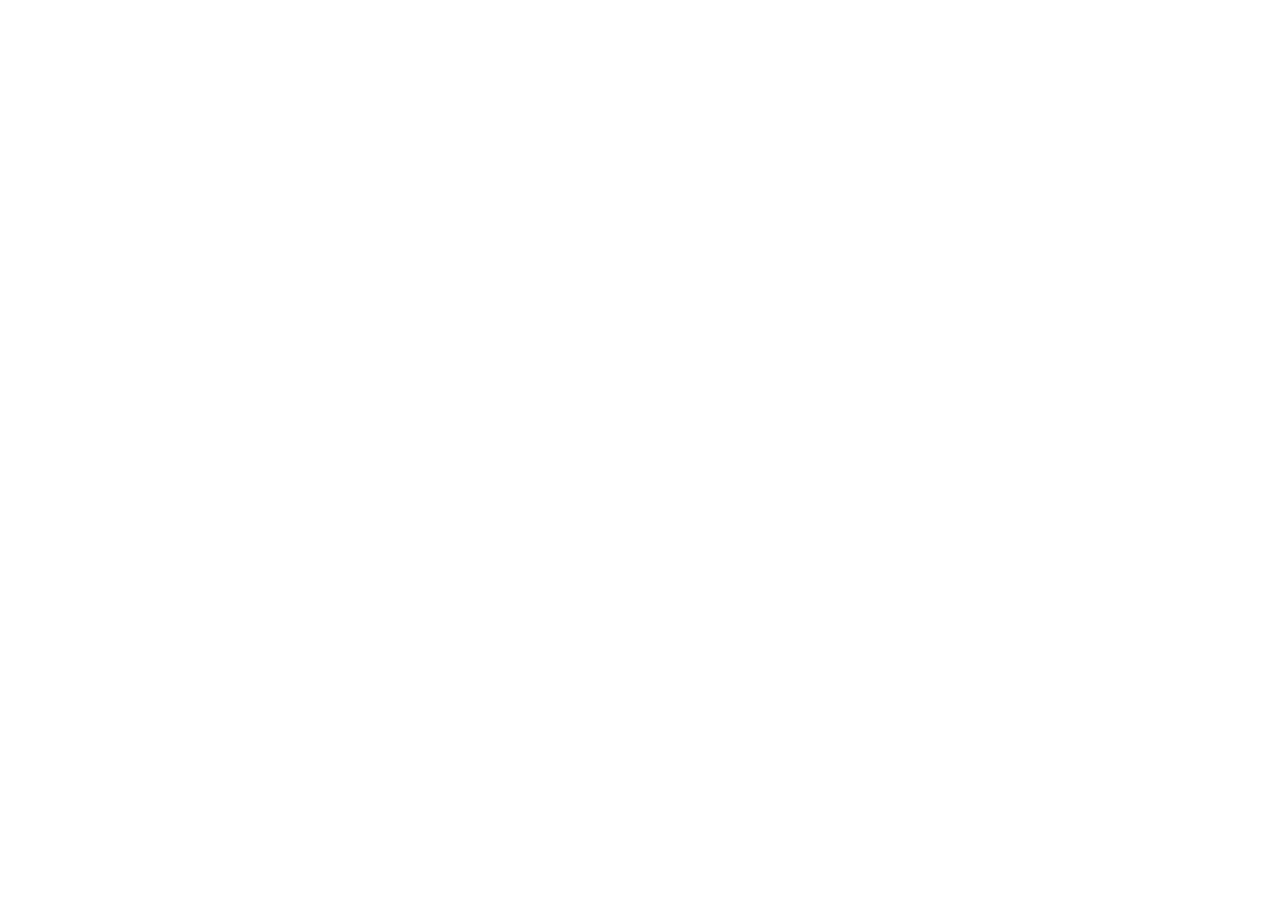
==== index.html @ f2e2b86a "first commit" ====
<!doctype html>
<html lang="en">
  <head>
    <meta charset="UTF-8" />
    <link rel="icon" type="image/svg+xml" href="/ascent_airways/assets/logo-BUTTyx0W.png" />
    <meta name="viewport" content="width=device-width, initial-scale=1.0" />
    <title>Ascent Airways — Air Cargo & Freight Logistics</title>
    <meta name="description" content="Global air cargo logistics — express freight, dangerous goods, perishables, oversized cargo, and more across 193+ countries." />
    <meta property="og:title" content="Ascent Airways — Air Cargo & Freight Logistics" />
    <meta property="og:description" content="Ascent Airways is connecting the world with speed and reliability." />
    <meta property="og:type" content="website" />
  <script type="module" crossorigin src="/ascent_airways/assets/index-Lrq1Ly02.js"></script>
  <link rel="stylesheet" crossorigin href="/ascent_airways/assets/index-MZicVaGu.css">
</head>
  <body>
    <div id="root"></div>
  </body>
</html>
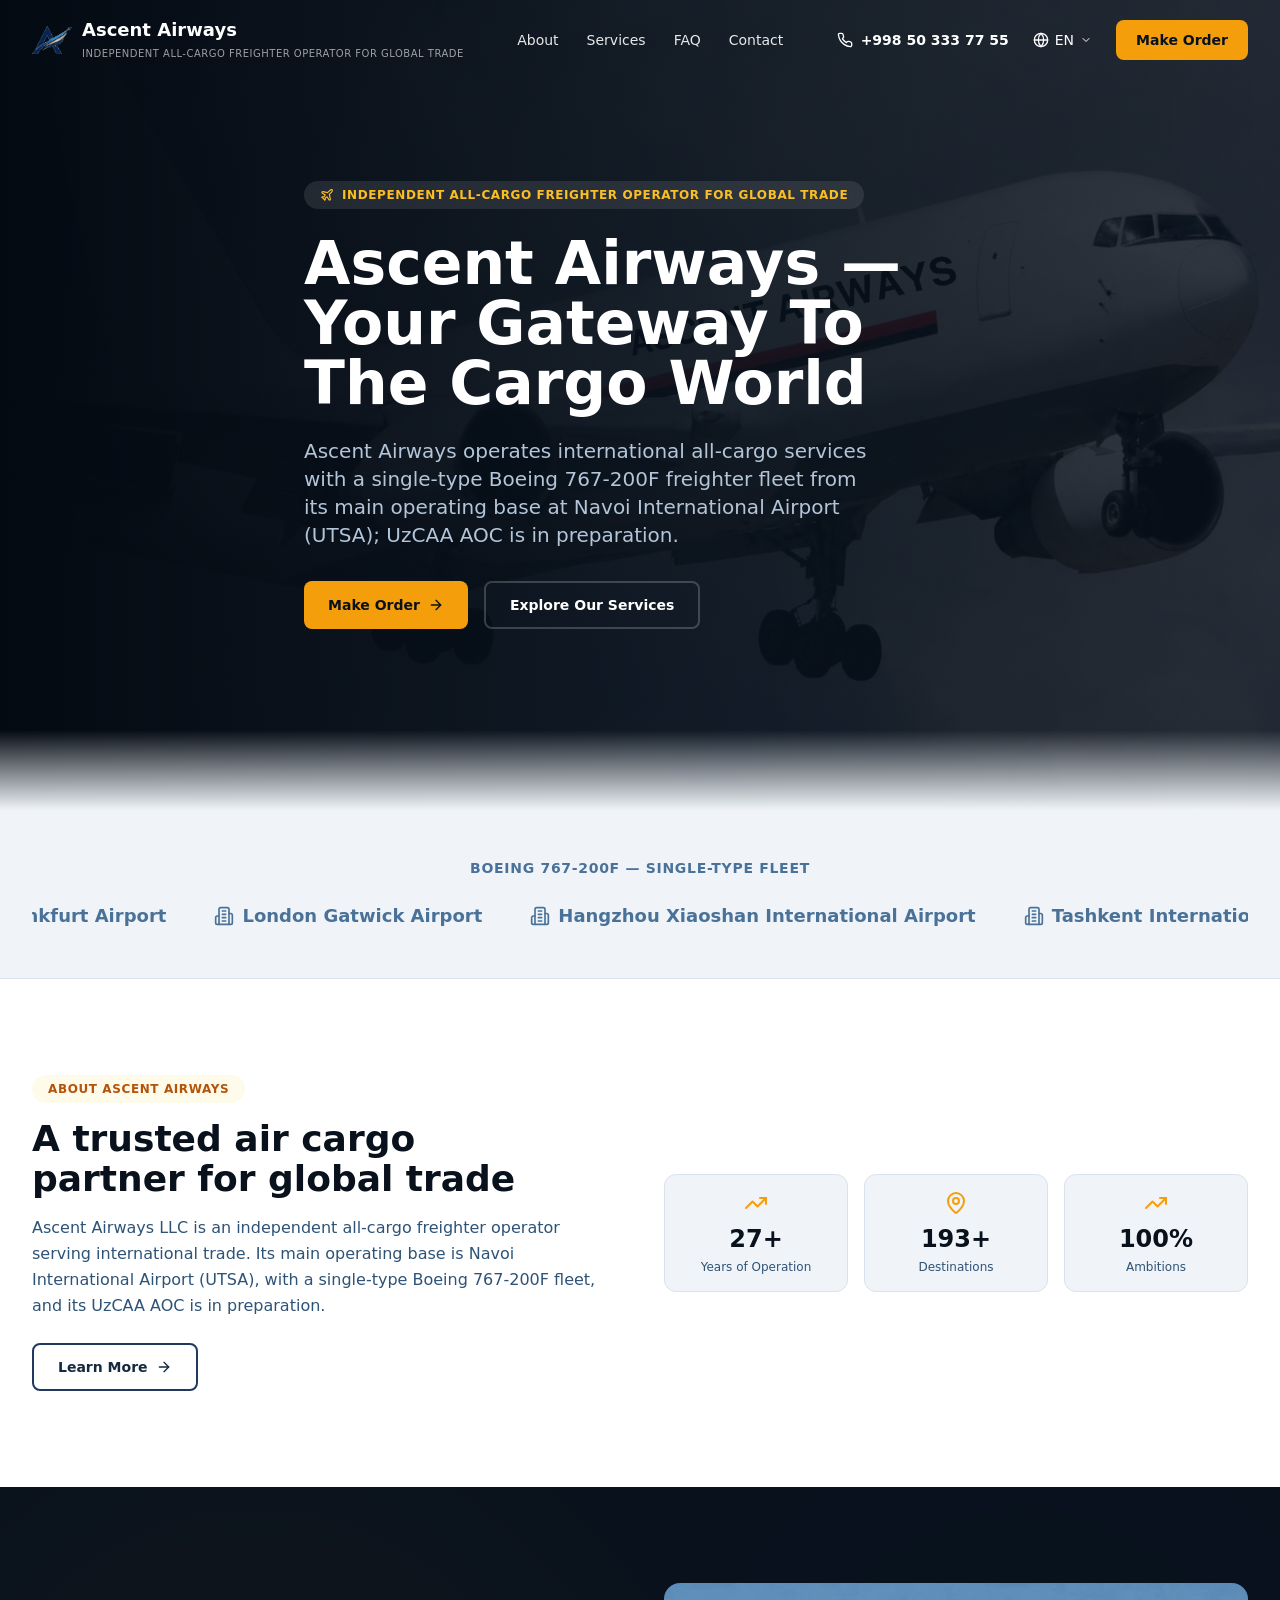
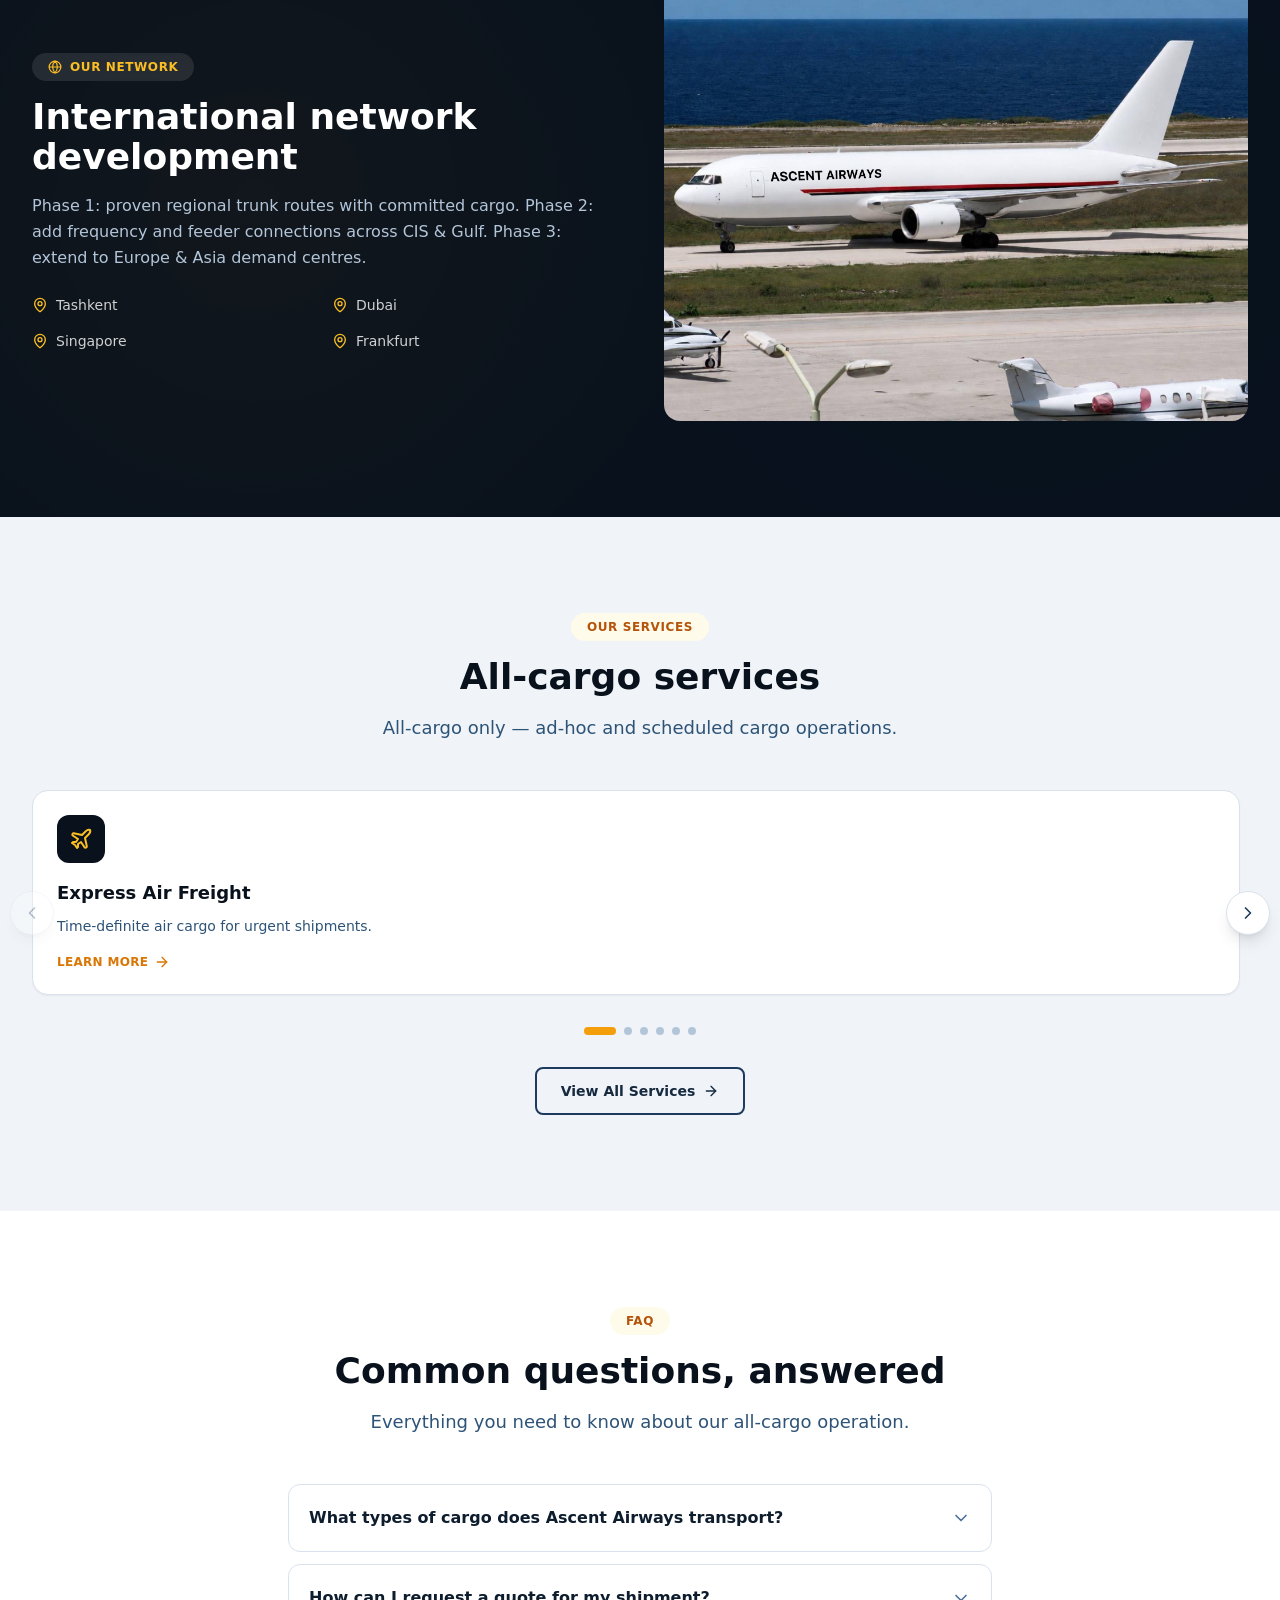
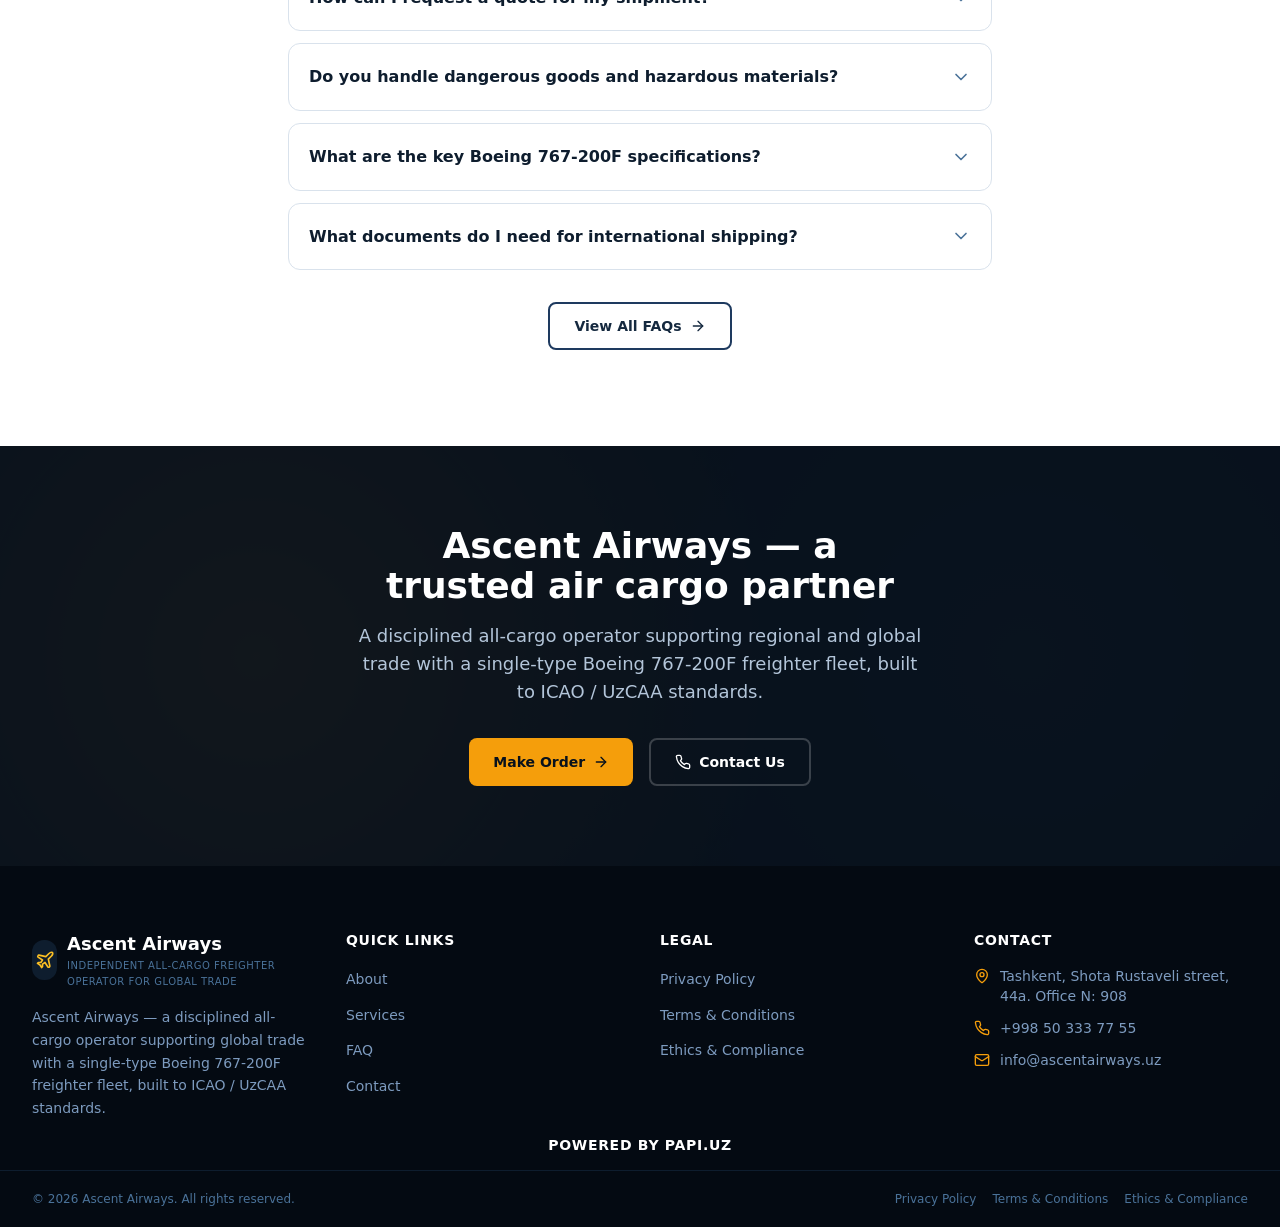
==== commit 4c7ec590: "first commit" ====
--- a/index.html
+++ b/index.html
@@ -2,15 +2,15 @@
 <html lang="en">
   <head>
     <meta charset="UTF-8" />
-    <link rel="icon" type="image/svg+xml" href="/ascent_airways/assets/logo-BUTTyx0W.png" />
+    <link rel="icon" type="image/svg+xml" href="/assets/logo-BUTTyx0W.png" />
     <meta name="viewport" content="width=device-width, initial-scale=1.0" />
     <title>Ascent Airways — Air Cargo & Freight Logistics</title>
     <meta name="description" content="Global air cargo logistics — express freight, dangerous goods, perishables, oversized cargo, and more across 193+ countries." />
     <meta property="og:title" content="Ascent Airways — Air Cargo & Freight Logistics" />
     <meta property="og:description" content="Ascent Airways is connecting the world with speed and reliability." />
     <meta property="og:type" content="website" />
-  <script type="module" crossorigin src="/ascent_airways/assets/index-Lrq1Ly02.js"></script>
-  <link rel="stylesheet" crossorigin href="/ascent_airways/assets/index-MZicVaGu.css">
+  <script type="module" crossorigin src="/assets/index-Cb1xE_0U.js"></script>
+  <link rel="stylesheet" crossorigin href="/assets/index-MZicVaGu.css">
 </head>
   <body>
     <div id="root"></div>
--- a/assets/index-MZicVaGu.css
+++ b/assets/index-MZicVaGu.css
@@ -0,0 +1 @@
+@import"https://fonts.googleapis.com/css2?family=Inter:wght@300;400;500;600;700&family=Plus+Jakarta+Sans:wght@500;600;700;800&display=swap";*,:before,:after{--tw-border-spacing-x: 0;--tw-border-spacing-y: 0;--tw-translate-x: 0;--tw-translate-y: 0;--tw-rotate: 0;--tw-skew-x: 0;--tw-skew-y: 0;--tw-scale-x: 1;--tw-scale-y: 1;--tw-pan-x: ;--tw-pan-y: ;--tw-pinch-zoom: ;--tw-scroll-snap-strictness: proximity;--tw-gradient-from-position: ;--tw-gradient-via-position: ;--tw-gradient-to-position: ;--tw-ordinal: ;--tw-slashed-zero: ;--tw-numeric-figure: ;--tw-numeric-spacing: ;--tw-numeric-fraction: ;--tw-ring-inset: ;--tw-ring-offset-width: 0px;--tw-ring-offset-color: #fff;--tw-ring-color: rgb(59 130 246 / .5);--tw-ring-offset-shadow: 0 0 #0000;--tw-ring-shadow: 0 0 #0000;--tw-shadow: 0 0 #0000;--tw-shadow-colored: 0 0 #0000;--tw-blur: ;--tw-brightness: ;--tw-contrast: ;--tw-grayscale: ;--tw-hue-rotate: ;--tw-invert: ;--tw-saturate: ;--tw-sepia: ;--tw-drop-shadow: ;--tw-backdrop-blur: ;--tw-backdrop-brightness: ;--tw-backdrop-contrast: ;--tw-backdrop-grayscale: ;--tw-backdrop-hue-rotate: ;--tw-backdrop-invert: ;--tw-backdrop-opacity: ;--tw-backdrop-saturate: ;--tw-backdrop-sepia: ;--tw-contain-size: ;--tw-contain-layout: ;--tw-contain-paint: ;--tw-contain-style: }::backdrop{--tw-border-spacing-x: 0;--tw-border-spacing-y: 0;--tw-translate-x: 0;--tw-translate-y: 0;--tw-rotate: 0;--tw-skew-x: 0;--tw-skew-y: 0;--tw-scale-x: 1;--tw-scale-y: 1;--tw-pan-x: ;--tw-pan-y: ;--tw-pinch-zoom: ;--tw-scroll-snap-strictness: proximity;--tw-gradient-from-position: ;--tw-gradient-via-position: ;--tw-gradient-to-position: ;--tw-ordinal: ;--tw-slashed-zero: ;--tw-numeric-figure: ;--tw-numeric-spacing: ;--tw-numeric-fraction: ;--tw-ring-inset: ;--tw-ring-offset-width: 0px;--tw-ring-offset-color: #fff;--tw-ring-color: rgb(59 130 246 / .5);--tw-ring-offset-shadow: 0 0 #0000;--tw-ring-shadow: 0 0 #0000;--tw-shadow: 0 0 #0000;--tw-shadow-colored: 0 0 #0000;--tw-blur: ;--tw-brightness: ;--tw-contrast: ;--tw-grayscale: ;--tw-hue-rotate: ;--tw-invert: ;--tw-saturate: ;--tw-sepia: ;--tw-drop-shadow: ;--tw-backdrop-blur: ;--tw-backdrop-brightness: ;--tw-backdrop-contrast: ;--tw-backdrop-grayscale: ;--tw-backdrop-hue-rotate: ;--tw-backdrop-invert: ;--tw-backdrop-opacity: ;--tw-backdrop-saturate: ;--tw-backdrop-sepia: ;--tw-contain-size: ;--tw-contain-layout: ;--tw-contain-paint: ;--tw-contain-style: }*,:before,:after{box-sizing:border-box;border-width:0;border-style:solid;border-color:#e5e7eb}:before,:after{--tw-content: ""}html,:host{line-height:1.5;-webkit-text-size-adjust:100%;-moz-tab-size:4;-o-tab-size:4;tab-size:4;font-family:Inter,system-ui,-apple-system,sans-serif;font-feature-settings:normal;font-variation-settings:normal;-webkit-tap-highlight-color:transparent}body{margin:0;line-height:inherit}hr{height:0;color:inherit;border-top-width:1px}abbr:where([title]){-webkit-text-decoration:underline dotted;text-decoration:underline dotted}h1,h2,h3,h4,h5,h6{font-size:inherit;font-weight:inherit}a{color:inherit;text-decoration:inherit}b,strong{font-weight:bolder}code,kbd,samp,pre{font-family:ui-monospace,SFMono-Regular,Menlo,Monaco,Consolas,Liberation Mono,Courier New,monospace;font-feature-settings:normal;font-variation-settings:normal;font-size:1em}small{font-size:80%}sub,sup{font-size:75%;line-height:0;position:relative;vertical-align:baseline}sub{bottom:-.25em}sup{top:-.5em}table{text-indent:0;border-color:inherit;border-collapse:collapse}button,input,optgroup,select,textarea{font-family:inherit;font-feature-settings:inherit;font-variation-settings:inherit;font-size:100%;font-weight:inherit;line-height:inherit;letter-spacing:inherit;color:inherit;margin:0;padding:0}button,select{text-transform:none}button,input:where([type=button]),input:where([type=reset]),input:where([type=submit]){-webkit-appearance:button;background-color:transparent;background-image:none}:-moz-focusring{outline:auto}:-moz-ui-invalid{box-shadow:none}progress{vertical-align:baseline}::-webkit-inner-spin-button,::-webkit-outer-spin-button{height:auto}[type=search]{-webkit-appearance:textfield;outline-offset:-2px}::-webkit-search-decoration{-webkit-appearance:none}::-webkit-file-upload-button{-webkit-appearance:button;font:inherit}summary{display:list-item}blockquote,dl,dd,h1,h2,h3,h4,h5,h6,hr,figure,p,pre{margin:0}fieldset{margin:0;padding:0}legend{padding:0}ol,ul,menu{list-style:none;margin:0;padding:0}dialog{padding:0}textarea{resize:vertical}input::-moz-placeholder,textarea::-moz-placeholder{opacity:1;color:#9ca3af}input::placeholder,textarea::placeholder{opacity:1;color:#9ca3af}button,[role=button]{cursor:pointer}:disabled{cursor:default}img,svg,video,canvas,audio,iframe,embed,object{display:block;vertical-align:middle}img,video{max-width:100%;height:auto}[hidden]:where(:not([hidden=until-found])){display:none}html{scroll-behavior:smooth}body{--tw-bg-opacity: 1;background-color:rgb(240 244 248 / var(--tw-bg-opacity, 1));font-family:Inter,system-ui,-apple-system,sans-serif;--tw-text-opacity: 1;color:rgb(8 17 28 / var(--tw-text-opacity, 1));-webkit-font-smoothing:antialiased;-moz-osx-font-smoothing:grayscale;line-height:1.6}h1,h2,h3,h4,h5,h6{font-family:Plus Jakarta Sans,Inter,system-ui,sans-serif}::-moz-selection{--tw-bg-opacity: 1;background-color:rgb(251 191 36 / var(--tw-bg-opacity, 1));--tw-text-opacity: 1;color:rgb(8 17 28 / var(--tw-text-opacity, 1))}::selection{--tw-bg-opacity: 1;background-color:rgb(251 191 36 / var(--tw-bg-opacity, 1));--tw-text-opacity: 1;color:rgb(8 17 28 / var(--tw-text-opacity, 1))}.\!container{width:100%!important}.container{width:100%}@media(min-width:640px){.\!container{max-width:640px!important}.container{max-width:640px}}@media(min-width:768px){.\!container{max-width:768px!important}.container{max-width:768px}}@media(min-width:1024px){.\!container{max-width:1024px!important}.container{max-width:1024px}}@media(min-width:1280px){.\!container{max-width:1280px!important}.container{max-width:1280px}}@media(min-width:1536px){.\!container{max-width:1536px!important}.container{max-width:1536px}}.container-mx{padding-left:1rem;padding-right:1rem}@media(min-width:640px){.container-mx{padding-left:1.5rem;padding-right:1.5rem}}@media(min-width:1024px){.container-mx{padding-left:2rem;padding-right:2rem}}.container-mx{margin-left:auto;margin-right:auto;max-width:80rem}.btn-primary{display:inline-flex;align-items:center;justify-content:center;gap:.5rem;border-radius:.5rem;--tw-bg-opacity: 1;background-color:rgb(245 158 11 / var(--tw-bg-opacity, 1));padding:.75rem 1.5rem;font-size:.875rem;line-height:1.25rem;font-weight:600;--tw-text-opacity: 1;color:rgb(8 17 28 / var(--tw-text-opacity, 1));transition-property:all;transition-timing-function:cubic-bezier(.4,0,.2,1);transition-duration:.2s}.btn-primary:hover{--tw-bg-opacity: 1;background-color:rgb(251 191 36 / var(--tw-bg-opacity, 1));--tw-shadow: 0 10px 15px -3px rgb(0 0 0 / .1), 0 4px 6px -4px rgb(0 0 0 / .1);--tw-shadow-colored: 0 10px 15px -3px var(--tw-shadow-color), 0 4px 6px -4px var(--tw-shadow-color);box-shadow:var(--tw-ring-offset-shadow, 0 0 #0000),var(--tw-ring-shadow, 0 0 #0000),var(--tw-shadow);--tw-shadow-color: rgb(245 158 11 / .3);--tw-shadow: var(--tw-shadow-colored)}.btn-primary:focus{outline:2px solid transparent;outline-offset:2px;--tw-ring-offset-shadow: var(--tw-ring-inset) 0 0 0 var(--tw-ring-offset-width) var(--tw-ring-offset-color);--tw-ring-shadow: var(--tw-ring-inset) 0 0 0 calc(2px + var(--tw-ring-offset-width)) var(--tw-ring-color);box-shadow:var(--tw-ring-offset-shadow),var(--tw-ring-shadow),var(--tw-shadow, 0 0 #0000);--tw-ring-opacity: 1;--tw-ring-color: rgb(251 191 36 / var(--tw-ring-opacity, 1));--tw-ring-offset-width: 2px}.btn-secondary{display:inline-flex;align-items:center;justify-content:center;gap:.5rem;border-radius:.5rem;border-width:2px;--tw-border-opacity: 1;border-color:rgb(30 58 95 / var(--tw-border-opacity, 1));background-color:transparent;padding:.75rem 1.5rem;font-size:.875rem;line-height:1.25rem;font-weight:600;--tw-text-opacity: 1;color:rgb(21 41 63 / var(--tw-text-opacity, 1));transition-property:all;transition-timing-function:cubic-bezier(.4,0,.2,1);transition-duration:.2s}.btn-secondary:hover{--tw-bg-opacity: 1;background-color:rgb(30 58 95 / var(--tw-bg-opacity, 1));--tw-text-opacity: 1;color:rgb(255 255 255 / var(--tw-text-opacity, 1))}.btn-secondary:focus{outline:2px solid transparent;outline-offset:2px;--tw-ring-offset-shadow: var(--tw-ring-inset) 0 0 0 var(--tw-ring-offset-width) var(--tw-ring-offset-color);--tw-ring-shadow: var(--tw-ring-inset) 0 0 0 calc(2px + var(--tw-ring-offset-width)) var(--tw-ring-color);box-shadow:var(--tw-ring-offset-shadow),var(--tw-ring-shadow),var(--tw-shadow, 0 0 #0000);--tw-ring-opacity: 1;--tw-ring-color: rgb(45 83 119 / var(--tw-ring-opacity, 1));--tw-ring-offset-width: 2px}.card{border-radius:1rem;border-width:1px;--tw-border-opacity: 1;border-color:rgb(217 226 236 / var(--tw-border-opacity, 1));--tw-bg-opacity: 1;background-color:rgb(255 255 255 / var(--tw-bg-opacity, 1));padding:1.5rem;--tw-shadow: 0 1px 2px 0 rgb(0 0 0 / .05);--tw-shadow-colored: 0 1px 2px 0 var(--tw-shadow-color);box-shadow:var(--tw-ring-offset-shadow, 0 0 #0000),var(--tw-ring-shadow, 0 0 #0000),var(--tw-shadow);transition-property:all;transition-timing-function:cubic-bezier(.4,0,.2,1);transition-duration:.3s}.card:hover{--tw-shadow: 0 20px 25px -5px rgb(0 0 0 / .1), 0 8px 10px -6px rgb(0 0 0 / .1);--tw-shadow-colored: 0 20px 25px -5px var(--tw-shadow-color), 0 8px 10px -6px var(--tw-shadow-color);box-shadow:var(--tw-ring-offset-shadow, 0 0 #0000),var(--tw-ring-shadow, 0 0 #0000),var(--tw-shadow);--tw-shadow-color: rgb(8 17 28 / .05);--tw-shadow: var(--tw-shadow-colored)}.input-field{width:100%;border-radius:.5rem;border-width:1px;--tw-border-opacity: 1;border-color:rgb(179 197 217 / var(--tw-border-opacity, 1));--tw-bg-opacity: 1;background-color:rgb(255 255 255 / var(--tw-bg-opacity, 1));padding:.75rem 1rem;font-size:.875rem;line-height:1.25rem;--tw-text-opacity: 1;color:rgb(8 17 28 / var(--tw-text-opacity, 1))}.input-field::-moz-placeholder{--tw-placeholder-opacity: 1;color:rgb(125 155 191 / var(--tw-placeholder-opacity, 1))}.input-field::placeholder{--tw-placeholder-opacity: 1;color:rgb(125 155 191 / var(--tw-placeholder-opacity, 1))}.input-field{transition-property:color,background-color,border-color,text-decoration-color,fill,stroke;transition-timing-function:cubic-bezier(.4,0,.2,1);transition-duration:.15s}.input-field:focus{--tw-border-opacity: 1;border-color:rgb(251 191 36 / var(--tw-border-opacity, 1));outline:2px solid transparent;outline-offset:2px;--tw-ring-offset-shadow: var(--tw-ring-inset) 0 0 0 var(--tw-ring-offset-width) var(--tw-ring-offset-color);--tw-ring-shadow: var(--tw-ring-inset) 0 0 0 calc(2px + var(--tw-ring-offset-width)) var(--tw-ring-color);box-shadow:var(--tw-ring-offset-shadow),var(--tw-ring-shadow),var(--tw-shadow, 0 0 #0000);--tw-ring-color: rgb(251 191 36 / .2)}.section-padding{padding-top:4rem;padding-bottom:4rem}@media(min-width:1024px){.section-padding{padding-top:6rem;padding-bottom:6rem}}.visible{visibility:visible}.invisible{visibility:hidden}.fixed{position:fixed}.absolute{position:absolute}.relative{position:relative}.inset-0{top:0;right:0;bottom:0;left:0}.-top-12{top:-3rem}.bottom-0{bottom:0}.left-0{left:0}.left-4{left:1rem}.right-0{right:0}.top-0{top:0}.top-1\/2{top:50%}.z-10{z-index:10}.z-50{z-index:50}.z-\[100\]{z-index:100}.z-\[60\]{z-index:60}.-mx-6{margin-left:-1.5rem;margin-right:-1.5rem}.mx-4{margin-left:1rem;margin-right:1rem}.mx-auto{margin-left:auto;margin-right:auto}.-mt-6{margin-top:-1.5rem}.mb-1\.5{margin-bottom:.375rem}.mb-12{margin-bottom:3rem}.mb-2{margin-bottom:.5rem}.mb-3{margin-bottom:.75rem}.mb-4{margin-bottom:1rem}.mb-5{margin-bottom:1.25rem}.mb-6{margin-bottom:1.5rem}.mb-8{margin-bottom:2rem}.ml-1{margin-left:.25rem}.ml-2{margin-left:.5rem}.mr-2{margin-right:.5rem}.mt-0\.5{margin-top:.125rem}.mt-1{margin-top:.25rem}.mt-12{margin-top:3rem}.mt-16{margin-top:4rem}.mt-2{margin-top:.5rem}.mt-3{margin-top:.75rem}.mt-4{margin-top:1rem}.mt-5{margin-top:1.25rem}.mt-6{margin-top:1.5rem}.mt-7{margin-top:1.75rem}.mt-8{margin-top:2rem}.mt-auto{margin-top:auto}.block{display:block}.flex{display:flex}.inline-flex{display:inline-flex}.grid{display:grid}.contents{display:contents}.hidden{display:none}.aspect-\[4\/3\]{aspect-ratio:4/3}.aspect-video{aspect-ratio:16 / 9}.h-10{height:2.5rem}.h-11{height:2.75rem}.h-12{height:3rem}.h-14{height:3.5rem}.h-16{height:4rem}.h-2{height:.5rem}.h-20{height:5rem}.h-3{height:.75rem}.h-3\.5{height:.875rem}.h-4{height:1rem}.h-5{height:1.25rem}.h-6{height:1.5rem}.h-64{height:16rem}.h-7{height:1.75rem}.h-8{height:2rem}.h-9{height:2.25rem}.h-\[300px\]{height:300px}.h-full{height:100%}.max-h-0{max-height:0px}.max-h-96{max-height:24rem}.min-h-\[90vh\]{min-height:90vh}.min-h-screen{min-height:100vh}.w-0\.5{width:.125rem}.w-10{width:2.5rem}.w-11{width:2.75rem}.w-12{width:3rem}.w-14{width:3.5rem}.w-2{width:.5rem}.w-20{width:5rem}.w-3{width:.75rem}.w-3\.5{width:.875rem}.w-4{width:1rem}.w-40{width:10rem}.w-5{width:1.25rem}.w-6{width:1.5rem}.w-7{width:1.75rem}.w-8{width:2rem}.w-80{width:20rem}.w-9{width:2.25rem}.w-full{width:100%}.max-w-2xl{max-width:42rem}.max-w-3xl{max-width:48rem}.max-w-4xl{max-width:56rem}.max-w-\[85\%\]{max-width:85%}.max-w-none{max-width:none}.max-w-xl{max-width:36rem}.flex-1{flex:1 1 0%}.flex-shrink-0{flex-shrink:0}.-translate-x-1\/2{--tw-translate-x: -50%;transform:translate(var(--tw-translate-x),var(--tw-translate-y)) rotate(var(--tw-rotate)) skew(var(--tw-skew-x)) skewY(var(--tw-skew-y)) scaleX(var(--tw-scale-x)) scaleY(var(--tw-scale-y))}.-translate-y-1\/2{--tw-translate-y: -50%;transform:translate(var(--tw-translate-x),var(--tw-translate-y)) rotate(var(--tw-rotate)) skew(var(--tw-skew-x)) skewY(var(--tw-skew-y)) scaleX(var(--tw-scale-x)) scaleY(var(--tw-scale-y))}.translate-x-0{--tw-translate-x: 0px;transform:translate(var(--tw-translate-x),var(--tw-translate-y)) rotate(var(--tw-rotate)) skew(var(--tw-skew-x)) skewY(var(--tw-skew-y)) scaleX(var(--tw-scale-x)) scaleY(var(--tw-scale-y))}.translate-x-1\/2{--tw-translate-x: 50%;transform:translate(var(--tw-translate-x),var(--tw-translate-y)) rotate(var(--tw-rotate)) skew(var(--tw-skew-x)) skewY(var(--tw-skew-y)) scaleX(var(--tw-scale-x)) scaleY(var(--tw-scale-y))}.translate-x-full{--tw-translate-x: 100%;transform:translate(var(--tw-translate-x),var(--tw-translate-y)) rotate(var(--tw-rotate)) skew(var(--tw-skew-x)) skewY(var(--tw-skew-y)) scaleX(var(--tw-scale-x)) scaleY(var(--tw-scale-y))}.rotate-180{--tw-rotate: 180deg;transform:translate(var(--tw-translate-x),var(--tw-translate-y)) rotate(var(--tw-rotate)) skew(var(--tw-skew-x)) skewY(var(--tw-skew-y)) scaleX(var(--tw-scale-x)) scaleY(var(--tw-scale-y))}@keyframes fadeIn{0%{opacity:0}to{opacity:1}}.animate-fade-in{animation:fadeIn .6s ease-out forwards}@keyframes fadeInUp{0%{opacity:0;transform:translateY(30px)}to{opacity:1;transform:translateY(0)}}.animate-fade-in-up{animation:fadeInUp .6s ease-out forwards}.cursor-pointer{cursor:pointer}.select-none{-webkit-user-select:none;-moz-user-select:none;user-select:none}.resize-none{resize:none}.snap-x{scroll-snap-type:x var(--tw-scroll-snap-strictness)}.snap-mandatory{--tw-scroll-snap-strictness: mandatory}.snap-center{scroll-snap-align:center}.grid-cols-1{grid-template-columns:repeat(1,minmax(0,1fr))}.grid-cols-2{grid-template-columns:repeat(2,minmax(0,1fr))}.grid-cols-3{grid-template-columns:repeat(3,minmax(0,1fr))}.flex-col{flex-direction:column}.flex-wrap{flex-wrap:wrap}.items-start{align-items:flex-start}.items-center{align-items:center}.justify-center{justify-content:center}.justify-between{justify-content:space-between}.gap-1{gap:.25rem}.gap-1\.5{gap:.375rem}.gap-10{gap:2.5rem}.gap-12{gap:3rem}.gap-2{gap:.5rem}.gap-2\.5{gap:.625rem}.gap-3{gap:.75rem}.gap-4{gap:1rem}.gap-6{gap:1.5rem}.gap-8{gap:2rem}.space-y-1>:not([hidden])~:not([hidden]){--tw-space-y-reverse: 0;margin-top:calc(.25rem * calc(1 - var(--tw-space-y-reverse)));margin-bottom:calc(.25rem * var(--tw-space-y-reverse))}.space-y-2\.5>:not([hidden])~:not([hidden]){--tw-space-y-reverse: 0;margin-top:calc(.625rem * calc(1 - var(--tw-space-y-reverse)));margin-bottom:calc(.625rem * var(--tw-space-y-reverse))}.space-y-3>:not([hidden])~:not([hidden]){--tw-space-y-reverse: 0;margin-top:calc(.75rem * calc(1 - var(--tw-space-y-reverse)));margin-bottom:calc(.75rem * var(--tw-space-y-reverse))}.space-y-4>:not([hidden])~:not([hidden]){--tw-space-y-reverse: 0;margin-top:calc(1rem * calc(1 - var(--tw-space-y-reverse)));margin-bottom:calc(1rem * var(--tw-space-y-reverse))}.space-y-6>:not([hidden])~:not([hidden]){--tw-space-y-reverse: 0;margin-top:calc(1.5rem * calc(1 - var(--tw-space-y-reverse)));margin-bottom:calc(1.5rem * var(--tw-space-y-reverse))}.space-y-8>:not([hidden])~:not([hidden]){--tw-space-y-reverse: 0;margin-top:calc(2rem * calc(1 - var(--tw-space-y-reverse)));margin-bottom:calc(2rem * var(--tw-space-y-reverse))}.overflow-hidden{overflow:hidden}.overflow-x-auto{overflow-x:auto}.whitespace-nowrap{white-space:nowrap}.whitespace-pre-line{white-space:pre-line}.text-balance{text-wrap:balance}.rounded-2xl{border-radius:1rem}.rounded-3xl{border-radius:1.5rem}.rounded-full{border-radius:9999px}.rounded-lg{border-radius:.5rem}.rounded-xl{border-radius:.75rem}.border{border-width:1px}.border-2{border-width:2px}.border-b{border-bottom-width:1px}.border-t{border-top-width:1px}.border-amber-300{--tw-border-opacity: 1;border-color:rgb(252 211 77 / var(--tw-border-opacity, 1))}.border-green-200{--tw-border-opacity: 1;border-color:rgb(187 247 208 / var(--tw-border-opacity, 1))}.border-navy-100{--tw-border-opacity: 1;border-color:rgb(217 226 236 / var(--tw-border-opacity, 1))}.border-navy-200{--tw-border-opacity: 1;border-color:rgb(179 197 217 / var(--tw-border-opacity, 1))}.border-navy-800{--tw-border-opacity: 1;border-color:rgb(14 29 46 / var(--tw-border-opacity, 1))}.border-red-200{--tw-border-opacity: 1;border-color:rgb(254 202 202 / var(--tw-border-opacity, 1))}.border-white\/20{border-color:#fff3}.bg-amber-400{--tw-bg-opacity: 1;background-color:rgb(251 191 36 / var(--tw-bg-opacity, 1))}.bg-amber-50{--tw-bg-opacity: 1;background-color:rgb(255 251 235 / var(--tw-bg-opacity, 1))}.bg-amber-50\/50{background-color:#fffbeb80}.bg-amber-500{--tw-bg-opacity: 1;background-color:rgb(245 158 11 / var(--tw-bg-opacity, 1))}.bg-green-50{--tw-bg-opacity: 1;background-color:rgb(240 253 244 / var(--tw-bg-opacity, 1))}.bg-navy-100{--tw-bg-opacity: 1;background-color:rgb(217 226 236 / var(--tw-bg-opacity, 1))}.bg-navy-200{--tw-bg-opacity: 1;background-color:rgb(179 197 217 / var(--tw-bg-opacity, 1))}.bg-navy-50{--tw-bg-opacity: 1;background-color:rgb(240 244 248 / var(--tw-bg-opacity, 1))}.bg-navy-800{--tw-bg-opacity: 1;background-color:rgb(14 29 46 / var(--tw-bg-opacity, 1))}.bg-navy-900{--tw-bg-opacity: 1;background-color:rgb(8 17 28 / var(--tw-bg-opacity, 1))}.bg-navy-950{--tw-bg-opacity: 1;background-color:rgb(4 10 18 / var(--tw-bg-opacity, 1))}.bg-navy-950\/40{background-color:#040a1266}.bg-navy-950\/60{background-color:#040a1299}.bg-navy-950\/90{background-color:#040a12e6}.bg-red-50{--tw-bg-opacity: 1;background-color:rgb(254 242 242 / var(--tw-bg-opacity, 1))}.bg-transparent{background-color:transparent}.bg-white{--tw-bg-opacity: 1;background-color:rgb(255 255 255 / var(--tw-bg-opacity, 1))}.bg-white\/10{background-color:#ffffff1a}.bg-white\/5{background-color:#ffffff0d}.bg-white\/95{background-color:#fffffff2}.bg-gradient-to-r{background-image:linear-gradient(to right,var(--tw-gradient-stops))}.bg-gradient-to-t{background-image:linear-gradient(to top,var(--tw-gradient-stops))}.from-navy-50{--tw-gradient-from: #f0f4f8 var(--tw-gradient-from-position);--tw-gradient-to: rgb(240 244 248 / 0) var(--tw-gradient-to-position);--tw-gradient-stops: var(--tw-gradient-from), var(--tw-gradient-to)}.from-navy-950{--tw-gradient-from: #040a12 var(--tw-gradient-from-position);--tw-gradient-to: rgb(4 10 18 / 0) var(--tw-gradient-to-position);--tw-gradient-stops: var(--tw-gradient-from), var(--tw-gradient-to)}.via-navy-900\/80{--tw-gradient-to: rgb(8 17 28 / 0) var(--tw-gradient-to-position);--tw-gradient-stops: var(--tw-gradient-from), rgb(8 17 28 / .8) var(--tw-gradient-via-position), var(--tw-gradient-to)}.to-navy-900\/40{--tw-gradient-to: rgb(8 17 28 / .4) var(--tw-gradient-to-position)}.to-transparent{--tw-gradient-to: transparent var(--tw-gradient-to-position)}.object-cover{-o-object-fit:cover;object-fit:cover}.p-2{padding:.5rem}.p-3{padding:.75rem}.p-4{padding:1rem}.p-5{padding:1.25rem}.p-6{padding:1.5rem}.p-8{padding:2rem}.\!px-5{padding-left:1.25rem!important;padding-right:1.25rem!important}.\!py-2\.5{padding-top:.625rem!important;padding-bottom:.625rem!important}.px-2\.5{padding-left:.625rem;padding-right:.625rem}.px-3{padding-left:.75rem;padding-right:.75rem}.px-4{padding-left:1rem;padding-right:1rem}.px-5{padding-left:1.25rem;padding-right:1.25rem}.px-6{padding-left:1.5rem;padding-right:1.5rem}.py-1{padding-top:.25rem;padding-bottom:.25rem}.py-1\.5{padding-top:.375rem;padding-bottom:.375rem}.py-12{padding-top:3rem;padding-bottom:3rem}.py-2{padding-top:.5rem;padding-bottom:.5rem}.py-20{padding-top:5rem;padding-bottom:5rem}.py-3{padding-top:.75rem;padding-bottom:.75rem}.py-5{padding-top:1.25rem;padding-bottom:1.25rem}.pb-16{padding-bottom:4rem}.pb-20{padding-bottom:5rem}.pb-4{padding-bottom:1rem}.pb-5{padding-bottom:1.25rem}.pl-12{padding-left:3rem}.pr-2{padding-right:.5rem}.pt-1{padding-top:.25rem}.pt-16{padding-top:4rem}.pt-32{padding-top:8rem}.text-left{text-align:left}.text-center{text-align:center}.font-display{font-family:Plus Jakarta Sans,Inter,system-ui,sans-serif}.text-2xl{font-size:1.5rem;line-height:2rem}.text-3xl{font-size:1.875rem;line-height:2.25rem}.text-4xl{font-size:2.25rem;line-height:2.5rem}.text-\[10px\]{font-size:10px}.text-lg{font-size:1.125rem;line-height:1.75rem}.text-sm{font-size:.875rem;line-height:1.25rem}.text-xl{font-size:1.25rem;line-height:1.75rem}.text-xs{font-size:.75rem;line-height:1rem}.font-bold{font-weight:700}.font-medium{font-weight:500}.font-semibold{font-weight:600}.uppercase{text-transform:uppercase}.leading-none{line-height:1}.leading-relaxed{line-height:1.625}.leading-tight{line-height:1.25}.tracking-wide{letter-spacing:.025em}.tracking-wider{letter-spacing:.05em}.text-amber-400{--tw-text-opacity: 1;color:rgb(251 191 36 / var(--tw-text-opacity, 1))}.text-amber-500{--tw-text-opacity: 1;color:rgb(245 158 11 / var(--tw-text-opacity, 1))}.text-amber-600{--tw-text-opacity: 1;color:rgb(217 119 6 / var(--tw-text-opacity, 1))}.text-amber-700{--tw-text-opacity: 1;color:rgb(180 83 9 / var(--tw-text-opacity, 1))}.text-green-600{--tw-text-opacity: 1;color:rgb(22 163 74 / var(--tw-text-opacity, 1))}.text-green-700{--tw-text-opacity: 1;color:rgb(21 128 61 / var(--tw-text-opacity, 1))}.text-navy-200{--tw-text-opacity: 1;color:rgb(179 197 217 / var(--tw-text-opacity, 1))}.text-navy-300{--tw-text-opacity: 1;color:rgb(125 155 191 / var(--tw-text-opacity, 1))}.text-navy-400{--tw-text-opacity: 1;color:rgb(74 114 153 / var(--tw-text-opacity, 1))}.text-navy-500{--tw-text-opacity: 1;color:rgb(45 83 119 / var(--tw-text-opacity, 1))}.text-navy-600{--tw-text-opacity: 1;color:rgb(30 58 95 / var(--tw-text-opacity, 1))}.text-navy-700{--tw-text-opacity: 1;color:rgb(21 41 63 / var(--tw-text-opacity, 1))}.text-navy-800{--tw-text-opacity: 1;color:rgb(14 29 46 / var(--tw-text-opacity, 1))}.text-navy-900{--tw-text-opacity: 1;color:rgb(8 17 28 / var(--tw-text-opacity, 1))}.text-red-500{--tw-text-opacity: 1;color:rgb(239 68 68 / var(--tw-text-opacity, 1))}.text-red-600{--tw-text-opacity: 1;color:rgb(220 38 38 / var(--tw-text-opacity, 1))}.text-red-700{--tw-text-opacity: 1;color:rgb(185 28 28 / var(--tw-text-opacity, 1))}.text-white{--tw-text-opacity: 1;color:rgb(255 255 255 / var(--tw-text-opacity, 1))}.text-white\/60{color:#fff9}.text-white\/80{color:#fffc}.text-white\/90{color:#ffffffe6}.opacity-0{opacity:0}.opacity-10{opacity:.1}.opacity-100{opacity:1}.opacity-20{opacity:.2}.opacity-30{opacity:.3}.shadow-2xl{--tw-shadow: 0 25px 50px -12px rgb(0 0 0 / .25);--tw-shadow-colored: 0 25px 50px -12px var(--tw-shadow-color);box-shadow:var(--tw-ring-offset-shadow, 0 0 #0000),var(--tw-ring-shadow, 0 0 #0000),var(--tw-shadow)}.shadow-lg{--tw-shadow: 0 10px 15px -3px rgb(0 0 0 / .1), 0 4px 6px -4px rgb(0 0 0 / .1);--tw-shadow-colored: 0 10px 15px -3px var(--tw-shadow-color), 0 4px 6px -4px var(--tw-shadow-color);box-shadow:var(--tw-ring-offset-shadow, 0 0 #0000),var(--tw-ring-shadow, 0 0 #0000),var(--tw-shadow)}.shadow-md{--tw-shadow: 0 4px 6px -1px rgb(0 0 0 / .1), 0 2px 4px -2px rgb(0 0 0 / .1);--tw-shadow-colored: 0 4px 6px -1px var(--tw-shadow-color), 0 2px 4px -2px var(--tw-shadow-color);box-shadow:var(--tw-ring-offset-shadow, 0 0 #0000),var(--tw-ring-shadow, 0 0 #0000),var(--tw-shadow)}.shadow-sm{--tw-shadow: 0 1px 2px 0 rgb(0 0 0 / .05);--tw-shadow-colored: 0 1px 2px 0 var(--tw-shadow-color);box-shadow:var(--tw-ring-offset-shadow, 0 0 #0000),var(--tw-ring-shadow, 0 0 #0000),var(--tw-shadow)}.shadow-xl{--tw-shadow: 0 20px 25px -5px rgb(0 0 0 / .1), 0 8px 10px -6px rgb(0 0 0 / .1);--tw-shadow-colored: 0 20px 25px -5px var(--tw-shadow-color), 0 8px 10px -6px var(--tw-shadow-color);box-shadow:var(--tw-ring-offset-shadow, 0 0 #0000),var(--tw-ring-shadow, 0 0 #0000),var(--tw-shadow)}.shadow-navy-900\/5{--tw-shadow-color: rgb(8 17 28 / .05);--tw-shadow: var(--tw-shadow-colored)}.ring{--tw-ring-offset-shadow: var(--tw-ring-inset) 0 0 0 var(--tw-ring-offset-width) var(--tw-ring-offset-color);--tw-ring-shadow: var(--tw-ring-inset) 0 0 0 calc(3px + var(--tw-ring-offset-width)) var(--tw-ring-color);box-shadow:var(--tw-ring-offset-shadow),var(--tw-ring-shadow),var(--tw-shadow, 0 0 #0000)}.filter{filter:var(--tw-blur) var(--tw-brightness) var(--tw-contrast) var(--tw-grayscale) var(--tw-hue-rotate) var(--tw-invert) var(--tw-saturate) var(--tw-sepia) var(--tw-drop-shadow)}.backdrop-blur-md{--tw-backdrop-blur: blur(12px);-webkit-backdrop-filter:var(--tw-backdrop-blur) var(--tw-backdrop-brightness) var(--tw-backdrop-contrast) var(--tw-backdrop-grayscale) var(--tw-backdrop-hue-rotate) var(--tw-backdrop-invert) var(--tw-backdrop-opacity) var(--tw-backdrop-saturate) var(--tw-backdrop-sepia);backdrop-filter:var(--tw-backdrop-blur) var(--tw-backdrop-brightness) var(--tw-backdrop-contrast) var(--tw-backdrop-grayscale) var(--tw-backdrop-hue-rotate) var(--tw-backdrop-invert) var(--tw-backdrop-opacity) var(--tw-backdrop-saturate) var(--tw-backdrop-sepia)}.backdrop-blur-sm{--tw-backdrop-blur: blur(4px);-webkit-backdrop-filter:var(--tw-backdrop-blur) var(--tw-backdrop-brightness) var(--tw-backdrop-contrast) var(--tw-backdrop-grayscale) var(--tw-backdrop-hue-rotate) var(--tw-backdrop-invert) var(--tw-backdrop-opacity) var(--tw-backdrop-saturate) var(--tw-backdrop-sepia);backdrop-filter:var(--tw-backdrop-blur) var(--tw-backdrop-brightness) var(--tw-backdrop-contrast) var(--tw-backdrop-grayscale) var(--tw-backdrop-hue-rotate) var(--tw-backdrop-invert) var(--tw-backdrop-opacity) var(--tw-backdrop-saturate) var(--tw-backdrop-sepia)}.transition{transition-property:color,background-color,border-color,text-decoration-color,fill,stroke,opacity,box-shadow,transform,filter,backdrop-filter;transition-timing-function:cubic-bezier(.4,0,.2,1);transition-duration:.15s}.transition-all{transition-property:all;transition-timing-function:cubic-bezier(.4,0,.2,1);transition-duration:.15s}.transition-colors{transition-property:color,background-color,border-color,text-decoration-color,fill,stroke;transition-timing-function:cubic-bezier(.4,0,.2,1);transition-duration:.15s}.transition-transform{transition-property:transform;transition-timing-function:cubic-bezier(.4,0,.2,1);transition-duration:.15s}.duration-200{transition-duration:.2s}.duration-300{transition-duration:.3s}.reveal{opacity:0;transform:translateY(30px);transition:opacity .6s ease-out,transform .6s ease-out}.reveal.is-visible{opacity:1;transform:translateY(0)}.no-scrollbar::-webkit-scrollbar{display:none}.no-scrollbar{-ms-overflow-style:none;scrollbar-width:none}.hover\:border-navy-200:hover{--tw-border-opacity: 1;border-color:rgb(179 197 217 / var(--tw-border-opacity, 1))}.hover\:bg-amber-50:hover{--tw-bg-opacity: 1;background-color:rgb(255 251 235 / var(--tw-bg-opacity, 1))}.hover\:bg-navy-100:hover{--tw-bg-opacity: 1;background-color:rgb(217 226 236 / var(--tw-bg-opacity, 1))}.hover\:bg-navy-50:hover{--tw-bg-opacity: 1;background-color:rgb(240 244 248 / var(--tw-bg-opacity, 1))}.hover\:bg-white\/10:hover{background-color:#ffffff1a}.hover\:text-amber-400:hover{--tw-text-opacity: 1;color:rgb(251 191 36 / var(--tw-text-opacity, 1))}.hover\:text-amber-600:hover{--tw-text-opacity: 1;color:rgb(217 119 6 / var(--tw-text-opacity, 1))}.hover\:text-white:hover{--tw-text-opacity: 1;color:rgb(255 255 255 / var(--tw-text-opacity, 1))}.disabled\:cursor-not-allowed:disabled{cursor:not-allowed}.disabled\:opacity-30:disabled{opacity:.3}.disabled\:opacity-50:disabled{opacity:.5}.group:hover .group-hover\:scale-105{--tw-scale-x: 1.05;--tw-scale-y: 1.05;transform:translate(var(--tw-translate-x),var(--tw-translate-y)) rotate(var(--tw-rotate)) skew(var(--tw-skew-x)) skewY(var(--tw-skew-y)) scaleX(var(--tw-scale-x)) scaleY(var(--tw-scale-y))}.group:hover .group-hover\:scale-110{--tw-scale-x: 1.1;--tw-scale-y: 1.1;transform:translate(var(--tw-translate-x),var(--tw-translate-y)) rotate(var(--tw-rotate)) skew(var(--tw-skew-x)) skewY(var(--tw-skew-y)) scaleX(var(--tw-scale-x)) scaleY(var(--tw-scale-y))}.group:hover .group-hover\:gap-3{gap:.75rem}.group:hover .group-hover\:bg-amber-500{--tw-bg-opacity: 1;background-color:rgb(245 158 11 / var(--tw-bg-opacity, 1))}.group:hover .group-hover\:bg-navy-950\/30{background-color:#040a124d}.group:hover .group-hover\:text-amber-600{--tw-text-opacity: 1;color:rgb(217 119 6 / var(--tw-text-opacity, 1))}.group:hover .group-hover\:text-navy-900{--tw-text-opacity: 1;color:rgb(8 17 28 / var(--tw-text-opacity, 1))}@media(min-width:640px){.sm\:inline-flex{display:inline-flex}.sm\:grid-cols-2{grid-template-columns:repeat(2,minmax(0,1fr))}.sm\:grid-cols-3{grid-template-columns:repeat(3,minmax(0,1fr))}.sm\:flex-row{flex-direction:row}}@media(min-width:768px){.md\:flex{display:flex}.md\:h-\[450px\]{height:450px}.md\:grid-cols-2{grid-template-columns:repeat(2,minmax(0,1fr))}.md\:grid-cols-3{grid-template-columns:repeat(3,minmax(0,1fr))}.md\:text-3xl{font-size:1.875rem;line-height:2.25rem}.md\:text-4xl{font-size:2.25rem;line-height:2.5rem}.md\:text-5xl{font-size:3rem;line-height:1}.md\:text-6xl{font-size:3.75rem;line-height:1}.md\:text-xl{font-size:1.25rem;line-height:1.75rem}}@media(min-width:1024px){.lg\:col-span-1{grid-column:span 1 / span 1}.lg\:flex{display:flex}.lg\:hidden{display:none}.lg\:h-20{height:5rem}.lg\:grid-cols-2{grid-template-columns:repeat(2,minmax(0,1fr))}.lg\:grid-cols-3{grid-template-columns:repeat(3,minmax(0,1fr))}.lg\:grid-cols-4{grid-template-columns:repeat(4,minmax(0,1fr))}.lg\:p-12{padding:3rem}.lg\:p-8{padding:2rem}.lg\:pb-20{padding-bottom:5rem}.lg\:pt-40{padding-top:10rem}}@media(min-width:1280px){.xl\:inline{display:inline}}
